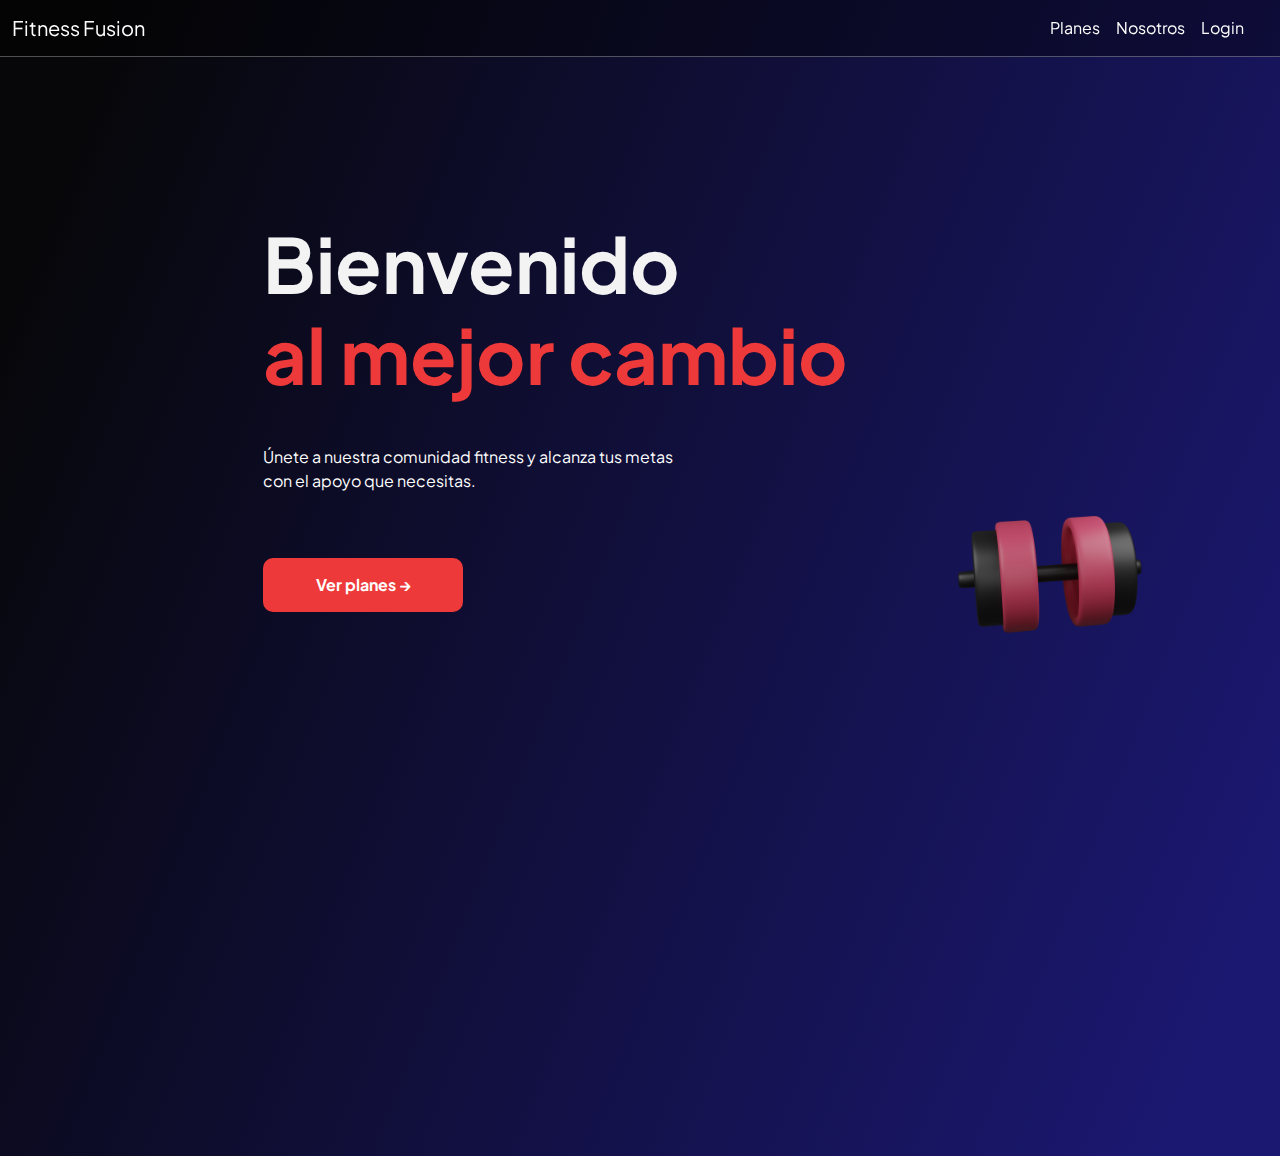
==== index.html @ c231a1d9 "agrego landing" ====
<!DOCTYPE html>
<html lang="en">

<head>
  <meta charset="UTF-8">
  <meta name="viewport" content="width=device-width, initial-scale=1.0">
  <!-- Link de boostrap -->
  <link href="https://cdn.jsdelivr.net/npm/bootstrap@5.3.3/dist/css/bootstrap.min.css" rel="stylesheet"
    integrity="sha384-QWTKZyjpPEjISv5WaRU9OFeRpok6YctnYmDr5pNlyT2bRjXh0JMhjY6hW+ALEwIH" crossorigin="anonymous">
  <link rel="stylesheet" href="./css/styles.css">
  <title> GIMNASIO - Entrená tu cuerpo </title>
</head>

<body>

  <nav class="navbar bg-body-tertiary fixed-top navbar-expand-lg">
    <div class="container-fluid">
      <a class="navbar-brand" href="#">Fitness Fusion</a>
      <button class="navbar-toggler" type="button" data-bs-toggle="offcanvas" data-bs-target="#offcanvasNavbar"
        aria-controls="offcanvasNavbar" aria-label="Toggle navigation">
        <span class="navbar-toggler-icon"></span>
      </button>
      <div class="offcanvas offcanvas-end" tabindex="-1" id="offcanvasNavbar" aria-labelledby="offcanvasNavbarLabel">
        <div class="offcanvas-header">
          <h5 class="offcanvas-title" id="offcanvasNavbarLabel">Mi gym</h5>
          <button type="button" class="btn-close" data-bs-dismiss="offcanvas" aria-label="Close"></button>
        </div>
        <div class="offcanvas-body">
          <ul class="navbar-nav justify-content-end flex-grow-1 pe-3">
            <li class="nav-item">
              <a class="nav-link active" aria-current="page" href="#">Planes</a>
            </li>
            <li class="nav-item">
              <a class="nav-link" href="#">Nosotros</a>
            </li>
            <li class="nav-item">
              <a class="nav-link" href="#">Login</a>
            </li>
            <!--  <li class="nav-item dropdown">
                  <a class="nav-link dropdown-toggle" href="#" role="button" data-bs-toggle="dropdown" aria-expanded="false">
                    Dropdown
                  </a>
                  <ul class="dropdown-menu">
                    <li><a class="dropdown-item" href="#">Action</a></li>
                    <li><a class="dropdown-item" href="#">Another action</a></li>
                    <li>
                      <hr class="dropdown-divider">
                    </li>
                    <li><a class="dropdown-item" href="#">Something else here</a></li> -->
          </ul>
          </li>
          </ul>

        </div>
      </div>
    </div>
  </nav>

  <main>
    <div class="container1">
      <section class="section1-landing">
        <div class="text-container">
          <h1 class="main-title">
            Bienvenido
            <br>
            <span class="redText">
              al mejor cambio
            </span>
          </h1>
          <p class="main-text">
            Únete a nuestra comunidad fitness y alcanza tus metas
            <br>  con el apoyo que necesitas.
          </p>
          <button class="main-btn planes-btn"> Ver planes → </button>
        </div>
      </section>
  
      <aside class="image-container">
        <img class="imagen-landing" src="./assets/images/Dumbell.png" alt="Esta es la imagen de una pesa">
      </aside>
    </div>
  </main>

  <!-- Source de Boostrap -->
  <script src="https://cdn.jsdelivr.net/npm/bootstrap@5.3.3/dist/js/bootstrap.bundle.min.js"
    integrity="sha384-YvpcrYf0tY3lHB60NNkmXc5s9fDVZLESaAA55NDzOxhy9GkcIdslK1eN7N6jIeHz" crossorigin="anonymous">
  </script>
</body>

</html>
---- css/styles.css ----
/* IMPORTANDO FUENTE JAKARTA */
@import url('https://fonts.googleapis.com/css2?family=Plus+Jakarta+Sans:ital,wght@0,400;0,500;0,600;0,700;0,800;1,300;1,400;1,500;1,600;1,700;1,800&display=swap');
/*   font-family: 'Plus Jakarta Sans', sans-serif; */





/* Creo un root para facilitar la disposicion y paleta de colores */
:root{
     --mainRed:  rgb(237, 57, 57);

}

body {
    background-image: linear-gradient(111.4deg, rgba(7, 7, 9, 1) 6.5%, rgba(27, 24, 113, 1) 93.2%);
    font-family: 'Plus Jakarta Sans', sans-serif;
    color: white;
  }
  
main {
  font-size: 16px;
}
@media (max-width: 768px) {
    .main-title {
      font-size: 24px;
    }
  }

/* Color del navbar */
.bg-body-tertiary {
  --bs-bg-opacity: 0;
  background-color: rgba(var(--bs-tertiary-bg-rgb), var(--bs-bg-opacity)) !important;
}

/* Color de los enlaces del navbar */
a {
  color: white !important;
  text-decoration: underline;
}

.navbar {
  border-bottom: 0.5px solid rgba(255, 255, 255, 0.299);
  background-color: #00000060 !important;
  display: flex;
}

.container1 {
  display: flex;
  align-items: center; /* Centra verticalmente los elementos */
  justify-content: space-between; /* Espacio entre los elementos */
  padding: 10%;
}

.section1-landing {
  flex: 1; /* Ocupa el espacio disponible */
}

.text-container {
  padding-right: 20px; /* Espaciado derecho para separar del texto */
}

.image-container {
  flex: 0 0 20%; /* Ancho fijo para la imagen */
}

.imagen-landing {
  width: 100%;
  height: auto;
}

.main-title {
  font-size: 32px;
  color: #fff;
  margin-bottom: 10px;
}

.main-text {
  font-size: 18px;
  color: #ccc;
  margin-bottom: 20px;
}
/* boton para ver más planes */
/* Animation property */
.planes-btn {
    animation: wiggle 2s linear infinite;
  }
  
  /* Keyframes */
  @keyframes wiggle {
    0%, 7% {
      transform: rotateZ(0);
    }
    15% {
      transform: rotateZ(-15deg);
    }
    20% {
      transform: rotateZ(10deg);
    }
    25% {
      transform: rotateZ(-10deg);
    }
    30% {
      transform: rotateZ(6deg);
    }
    35% {
      transform: rotateZ(-4deg);
    }
    40%, 100% {
      transform: rotateZ(0);
    }
  }
  
 
  

.main-btn {
  padding: 10px 20px;
  background-color: var(--mainRed) !important;
  color: white;
  border: none;
  border-radius: 5px;
  font-size: 16px;
  cursor: pointer;
}



/* Estilos adicionales que ya tenías */
.navbar-toggler {
  padding: var(--bs-navbar-toggler-padding-y) var(--bs-navbar-toggler-padding-x);
  font-size: var(--bs-navbar-toggler-font-size);
  line-height: 1;
  color: white !important;
  background-color: rgb(255, 255, 255);
  border: var(--bs-border-width) solid var(--bs-navbar-toggler-border-color);
  border-radius: var(--bs-navbar-toggler-border-radius);
  transition: var(--bs-navbar-toggler-transition);
}






/* Landing section------------------- */
.section1-landing{
    margin-left: 15vh;
    margin-top: 10vh;
    height: 90vh;
    }
  
  .main-title{
  font-weight: 700;
  font-family:'Plus Jakarta Sans', sans-serif;
  font-size: 76px;
  color: #f3f3f3;
  
  
  }
  
  .main-text{
    color:var(--Grey2);
    font-size: 1rem;
    margin-top: 5vh;
  
  }
  
  
  .main-btn{
  background-color: var(--Blue2);
  border-radius: 10px;
  margin-top:5vh;
  color: var(--White);
  width: 200px;
  height: 6vh;
  font-family:'Plus Jakarta Sans', sans-serif;
  font-weight: bold;
  padding: 10px;
  font-size: 1rem;
  border: #4475F2;
  
  }
  /* ---Wave svg */
  /* .wave-svg{
    width: 100%;
    margin-top: 0;
    margin-bottom: 5vh;
  } */

.redText{
    /* color: rgb(255, 109, 90); */
    color: rgb(237, 57, 57);
}
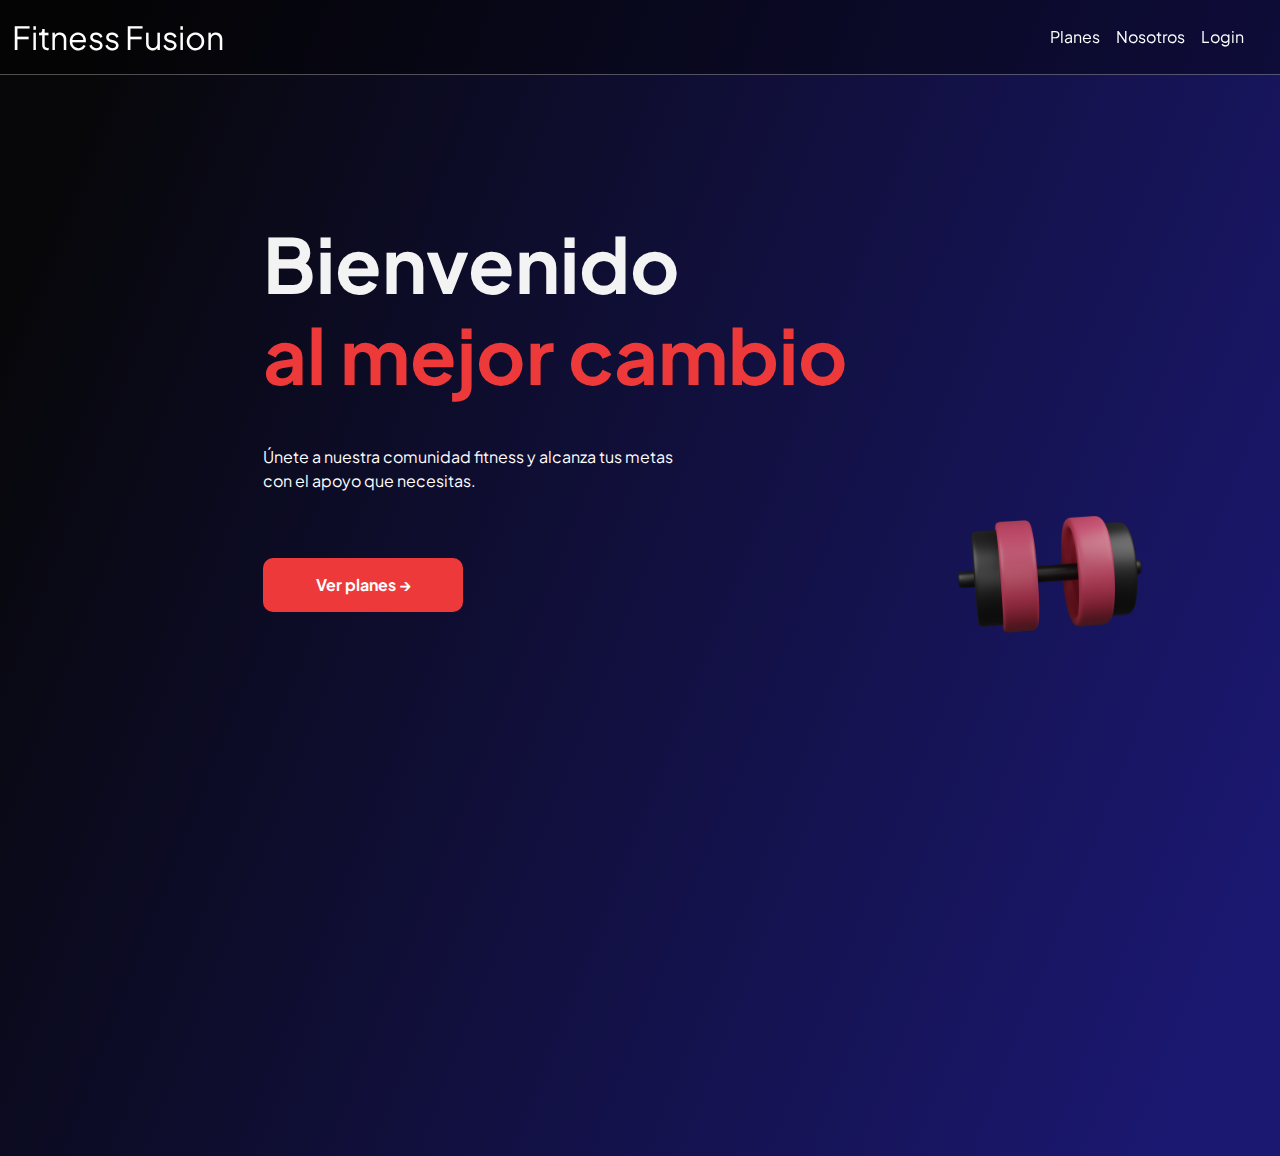
==== commit e40813be: "corrijo el offcanvas, planes, nav" ====
--- a/index.html
+++ b/index.html
@@ -4,11 +4,17 @@
 <head>
   <meta charset="UTF-8">
   <meta name="viewport" content="width=device-width, initial-scale=1.0">
+
+  <link rel="shortcut icon" href="./assets/favicon/favicon_io (4)/favicon-16x16.png" type="image/x-icon">
   <!-- Link de boostrap -->
   <link href="https://cdn.jsdelivr.net/npm/bootstrap@5.3.3/dist/css/bootstrap.min.css" rel="stylesheet"
     integrity="sha384-QWTKZyjpPEjISv5WaRU9OFeRpok6YctnYmDr5pNlyT2bRjXh0JMhjY6hW+ALEwIH" crossorigin="anonymous">
+    <!-- LInk icon -->
+    <link rel="stylesheet" href="https://cdnjs.cloudflare.com/ajax/libs/font-awesome/6.4.2/css/all.min.css" integrity="sha512-z3gLpd7yknf1YoNbCzqRKc4qyor8gaKU1qmn+CShxbuBusANI9QpRohGBreCFkKxLhei6S9CQXFEbbKuqLg0DA==" crossorigin="anonymous" referrerpolicy="no-referrer" />
+  
+
   <link rel="stylesheet" href="./css/styles.css">
-  <title> GIMNASIO - Entrená tu cuerpo </title>
+  <title> Fitness Fusion </title>
 </head>
 
 <body>
@@ -22,19 +28,19 @@
       </button>
       <div class="offcanvas offcanvas-end" tabindex="-1" id="offcanvasNavbar" aria-labelledby="offcanvasNavbarLabel">
         <div class="offcanvas-header">
-          <h5 class="offcanvas-title" id="offcanvasNavbarLabel">Mi gym</h5>
+          <h5 class="offcanvas-title" id="offcanvasNavbarLabel"><i class="fa-solid fa-circle-user"></i>  Mi gym</h5>
           <button type="button" class="btn-close" data-bs-dismiss="offcanvas" aria-label="Close"></button>
         </div>
         <div class="offcanvas-body">
           <ul class="navbar-nav justify-content-end flex-grow-1 pe-3">
             <li class="nav-item">
-              <a class="nav-link active" aria-current="page" href="#">Planes</a>
+              <a class="nav-link active" aria-current="page" href="./pages/planes.html">Planes</a>
             </li>
             <li class="nav-item">
-              <a class="nav-link" href="#">Nosotros</a>
+              <a class="nav-link" href="./pages/nosotros.html">Nosotros</a>
             </li>
             <li class="nav-item">
-              <a class="nav-link" href="#">Login</a>
+              <a class="nav-link" href="./pages/login.html">Login</a>
             </li>
             <!--  <li class="nav-item dropdown">
                   <a class="nav-link dropdown-toggle" href="#" role="button" data-bs-toggle="dropdown" aria-expanded="false">
@@ -71,12 +77,12 @@
             Únete a nuestra comunidad fitness y alcanza tus metas
             <br>  con el apoyo que necesitas.
           </p>
-          <button class="main-btn planes-btn"> Ver planes → </button>
+          <button  class="main-btn planes-btn"> <a href=".//pages/planes.html">Ver planes →  </a> </button>
         </div>
       </section>
   
       <aside class="image-container">
-        <img class="imagen-landing" src="./assets/images/Dumbell.png" alt="Esta es la imagen de una pesa">
+        <img class="imagen-landing" src="./assets/images/pesa.png" alt="Esta es la imagen de una pesa">
       </aside>
     </div>
   </main>
--- a/css/styles.css
+++ b/css/styles.css
@@ -36,13 +36,15 @@
 /* Color de los enlaces del navbar */
 a {
   color: white !important;
-  text-decoration: underline;
+  text-decoration: none;
+
 }
 
 .navbar {
   border-bottom: 0.5px solid rgba(255, 255, 255, 0.299);
   background-color: #00000060 !important;
   display: flex;
+  --bs-navbar-brand-font-size: 2rem;
 }
 
 .container1 {
@@ -197,3 +199,30 @@
 
 
 
+/* nav off canvas */
+.nav-link active{
+  color:black
+}
+
+
+/* De acá hereda la mayoría de los estilos */
+
+
+
+
+.offcanvas, .offcanvas-lg, .offcanvas-md, .offcanvas-sm, .offcanvas-xl, .offcanvas-xxl {
+  --bs-offcanvas-zindex: 1045;
+  --bs-offcanvas-width: 400px;
+  --bs-offcanvas-height: 30vh;
+  --bs-offcanvas-padding-x: 1rem;
+  --bs-offcanvas-padding-y: 1rem;
+  --bs-offcanvas-color: var(--bs-body-color);
+  --bs-offcanvas-bg:rgb(237, 57, 57)  !important;
+ 
+  --bs-offcanvas-border-width: var(--bs-border-width);
+  --bs-offcanvas-border-color: var(--bs-border-color-translucent);
+  --bs-offcanvas-box-shadow: var(--bs-box-shadow-sm);
+  --bs-offcanvas-transition: transform 0.3s ease-in-out;
+  --bs-offcanvas-title-line-height: 1.5;
+}
+
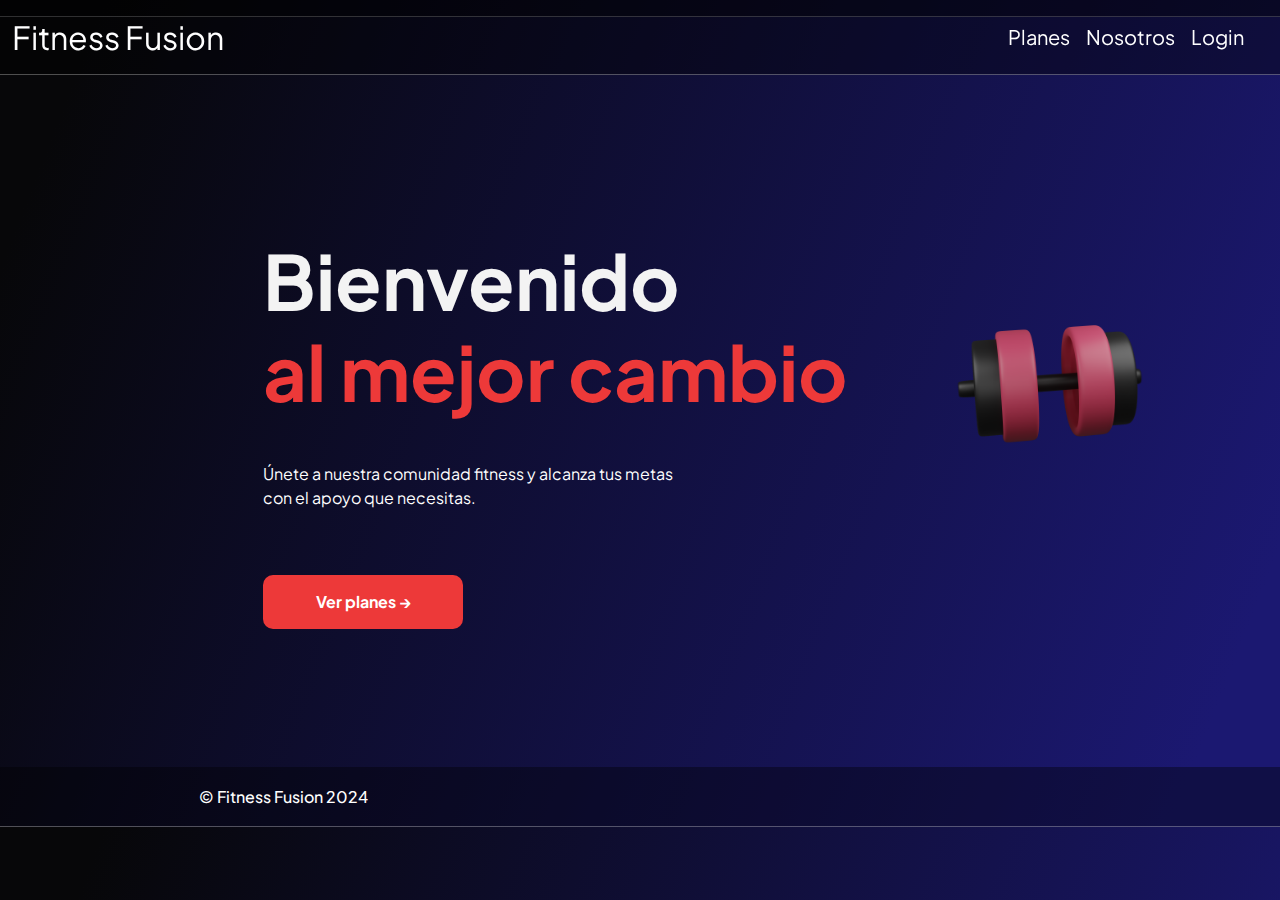
==== commit f00a2830: "Add files via upload" ====
--- a/index.html
+++ b/index.html
@@ -1,96 +1,109 @@
-<!DOCTYPE html>
-<html lang="en">
-
-<head>
-  <meta charset="UTF-8">
-  <meta name="viewport" content="width=device-width, initial-scale=1.0">
-
-  <link rel="shortcut icon" href="./assets/favicon/favicon_io (4)/favicon-16x16.png" type="image/x-icon">
-  <!-- Link de boostrap -->
-  <link href="https://cdn.jsdelivr.net/npm/bootstrap@5.3.3/dist/css/bootstrap.min.css" rel="stylesheet"
-    integrity="sha384-QWTKZyjpPEjISv5WaRU9OFeRpok6YctnYmDr5pNlyT2bRjXh0JMhjY6hW+ALEwIH" crossorigin="anonymous">
-    <!-- LInk icon -->
-    <link rel="stylesheet" href="https://cdnjs.cloudflare.com/ajax/libs/font-awesome/6.4.2/css/all.min.css" integrity="sha512-z3gLpd7yknf1YoNbCzqRKc4qyor8gaKU1qmn+CShxbuBusANI9QpRohGBreCFkKxLhei6S9CQXFEbbKuqLg0DA==" crossorigin="anonymous" referrerpolicy="no-referrer" />
-  
-
-  <link rel="stylesheet" href="./css/styles.css">
-  <title> Fitness Fusion </title>
-</head>
-
-<body>
-
-  <nav class="navbar bg-body-tertiary fixed-top navbar-expand-lg">
-    <div class="container-fluid">
-      <a class="navbar-brand" href="#">Fitness Fusion</a>
-      <button class="navbar-toggler" type="button" data-bs-toggle="offcanvas" data-bs-target="#offcanvasNavbar"
-        aria-controls="offcanvasNavbar" aria-label="Toggle navigation">
-        <span class="navbar-toggler-icon"></span>
-      </button>
-      <div class="offcanvas offcanvas-end" tabindex="-1" id="offcanvasNavbar" aria-labelledby="offcanvasNavbarLabel">
-        <div class="offcanvas-header">
-          <h5 class="offcanvas-title" id="offcanvasNavbarLabel"><i class="fa-solid fa-circle-user"></i>  Mi gym</h5>
-          <button type="button" class="btn-close" data-bs-dismiss="offcanvas" aria-label="Close"></button>
-        </div>
-        <div class="offcanvas-body">
-          <ul class="navbar-nav justify-content-end flex-grow-1 pe-3">
-            <li class="nav-item">
-              <a class="nav-link active" aria-current="page" href="./pages/planes.html">Planes</a>
-            </li>
-            <li class="nav-item">
-              <a class="nav-link" href="./pages/nosotros.html">Nosotros</a>
-            </li>
-            <li class="nav-item">
-              <a class="nav-link" href="./pages/login.html">Login</a>
-            </li>
-            <!--  <li class="nav-item dropdown">
-                  <a class="nav-link dropdown-toggle" href="#" role="button" data-bs-toggle="dropdown" aria-expanded="false">
-                    Dropdown
-                  </a>
-                  <ul class="dropdown-menu">
-                    <li><a class="dropdown-item" href="#">Action</a></li>
-                    <li><a class="dropdown-item" href="#">Another action</a></li>
-                    <li>
-                      <hr class="dropdown-divider">
-                    </li>
-                    <li><a class="dropdown-item" href="#">Something else here</a></li> -->
-          </ul>
-          </li>
-          </ul>
-
-        </div>
-      </div>
-    </div>
-  </nav>
-
-  <main>
-    <div class="container1">
-      <section class="section1-landing">
-        <div class="text-container">
-          <h1 class="main-title">
-            Bienvenido
-            <br>
-            <span class="redText">
-              al mejor cambio
-            </span>
-          </h1>
-          <p class="main-text">
-            Únete a nuestra comunidad fitness y alcanza tus metas
-            <br>  con el apoyo que necesitas.
-          </p>
-          <button  class="main-btn planes-btn"> <a href=".//pages/planes.html">Ver planes →  </a> </button>
-        </div>
-      </section>
-  
-      <aside class="image-container">
-        <img class="imagen-landing" src="./assets/images/pesa.png" alt="Esta es la imagen de una pesa">
-      </aside>
-    </div>
-  </main>
-
-  <!-- Source de Boostrap -->
-  <script src="https://cdn.jsdelivr.net/npm/bootstrap@5.3.3/dist/js/bootstrap.bundle.min.js"
-    integrity="sha384-YvpcrYf0tY3lHB60NNkmXc5s9fDVZLESaAA55NDzOxhy9GkcIdslK1eN7N6jIeHz" crossorigin="anonymous">
-  </script>
-</body>
-
+<!DOCTYPE html>
+<html lang="en">
+
+<head>
+  <meta charset="UTF-8">
+  <meta name="viewport" content="width=device-width, initial-scale=1.0">
+
+  <link rel="shortcut icon" href="./assets/favicon/favicon_io (4)/favicon-16x16.png" type="image/x-icon">
+  <!-- Link de boostrap -->
+  <link href="https://cdn.jsdelivr.net/npm/bootstrap@5.3.3/dist/css/bootstrap.min.css" rel="stylesheet"
+    integrity="sha384-QWTKZyjpPEjISv5WaRU9OFeRpok6YctnYmDr5pNlyT2bRjXh0JMhjY6hW+ALEwIH" crossorigin="anonymous">
+  <!-- LInk icon -->
+  <link rel="stylesheet" href="https://cdnjs.cloudflare.com/ajax/libs/font-awesome/6.4.2/css/all.min.css"
+    integrity="sha512-z3gLpd7yknf1YoNbCzqRKc4qyor8gaKU1qmn+CShxbuBusANI9QpRohGBreCFkKxLhei6S9CQXFEbbKuqLg0DA=="
+    crossorigin="anonymous" referrerpolicy="no-referrer" />
+
+
+  <link rel="stylesheet" href="./css/styles.css">
+  <title> Fitness Fusion </title>
+</head>
+
+<body>
+  <header class="navbar">
+
+    <nav class="navbar bg-body-tertiary fixed-top navbar-expand-lg">
+      <div class="container-fluid">
+        <a class="navbar-brand" href="#">Fitness Fusion</a>
+        <button class="navbar-toggler" type="button" data-bs-toggle="offcanvas" data-bs-target="#offcanvasNavbar"
+          aria-controls="offcanvasNavbar" aria-label="Toggle navigation">
+          <span class="navbar-toggler-icon"></span>
+        </button>
+        <div class="offcanvas offcanvas-end" tabindex="-1" id="offcanvasNavbar" aria-labelledby="offcanvasNavbarLabel">
+          <div class="offcanvas-header">
+            <h5 class="offcanvas-title" id="offcanvasNavbarLabel"><i class="fa-solid fa-circle-user"></i> Mi gym</h5>
+            <button type="button" class="btn-close" data-bs-dismiss="offcanvas" aria-label="Close"></button>
+          </div>
+          <div class="offcanvas-body">
+            <ul class="navbar-nav justify-content-end flex-grow-1 pe-3">
+              <li class="nav-item">
+                <a class="nav-link active" aria-current="page" href="./pages/planes.html">Planes</a>
+              </li>
+              <li class="nav-item">
+                <a class="nav-link" href="./pages/nosotros.html">Nosotros</a>
+              </li>
+              <li class="nav-item">
+                <a class="nav-link" href="./pages/login.html">Login</a>
+              </li>
+              <!--  <li class="nav-item dropdown">
+                  <a class="nav-link dropdown-toggle" href="#" role="button" data-bs-toggle="dropdown" aria-expanded="false">
+                    Dropdown
+                  </a>
+                  <ul class="dropdown-menu">
+                    <li><a class="dropdown-item" href="#">Action</a></li>
+                    <li><a class="dropdown-item" href="#">Another action</a></li>
+                    <li>
+                      <hr class="dropdown-divider">
+                    </li>
+                    <li><a class="dropdown-item" href="#">Something else here</a></li> -->
+            </ul>
+            </li>
+            </ul>
+
+          </div>
+        </div>
+      </div>
+    </nav>
+  </header>
+
+  <main>
+    <div class="container1">
+      <section class="section1-landing">
+        <div class="text-container">
+          <h1 class="main-title">
+            Bienvenido
+            <br>
+            <span class="redText">
+              al mejor cambio
+            </span>
+          </h1>
+          <p class="main-text">
+            Únete a nuestra comunidad fitness y alcanza tus metas
+            <br> con el apoyo que necesitas.
+          </p>
+          <button class="main-btn planes-btn"> <a href=".//pages/planes.html">Ver planes → </a> </button>
+        </div>
+      </section>
+
+      <aside class="image-container">
+        <img class="imagen-landing" src="./assets/images/pesa.png" alt="Esta es la imagen de una pesa">
+      </aside>
+    </div>
+  </main>
+
+  <!-- Source de Boostrap -->
+  <script src="https://cdn.jsdelivr.net/npm/bootstrap@5.3.3/dist/js/bootstrap.bundle.min.js"
+    integrity="sha384-YvpcrYf0tY3lHB60NNkmXc5s9fDVZLESaAA55NDzOxhy9GkcIdslK1eN7N6jIeHz" crossorigin="anonymous">
+    </script>
+
+  <footer>
+    <div class="footer-conteiner">
+      <h6>© Fitness Fusion 2024 </h6>
+      <a href="https://www.instagram.com/" target="_blank" <i class="fa-brands fa-instagram fa-2xl"></i></a>
+      <a href="https://www.facebook.com/" target="_blank" <i class="fa-brands fa-facebook fa-2xl"></i></a>
+
+    </div>
+  </footer>
+</body>
+
 </html>--- a/css/styles.css
+++ b/css/styles.css
@@ -1,228 +1,363 @@
-/* IMPORTANDO FUENTE JAKARTA */
-@import url('https://fonts.googleapis.com/css2?family=Plus+Jakarta+Sans:ital,wght@0,400;0,500;0,600;0,700;0,800;1,300;1,400;1,500;1,600;1,700;1,800&display=swap');
-/*   font-family: 'Plus Jakarta Sans', sans-serif; */
-
-
-
-
-
-/* Creo un root para facilitar la disposicion y paleta de colores */
-:root{
-     --mainRed:  rgb(237, 57, 57);
-
-}
-
-body {
-    background-image: linear-gradient(111.4deg, rgba(7, 7, 9, 1) 6.5%, rgba(27, 24, 113, 1) 93.2%);
-    font-family: 'Plus Jakarta Sans', sans-serif;
-    color: white;
-  }
-  
-main {
-  font-size: 16px;
-}
-@media (max-width: 768px) {
-    .main-title {
-      font-size: 24px;
-    }
-  }
-
-/* Color del navbar */
-.bg-body-tertiary {
-  --bs-bg-opacity: 0;
-  background-color: rgba(var(--bs-tertiary-bg-rgb), var(--bs-bg-opacity)) !important;
-}
-
-/* Color de los enlaces del navbar */
-a {
-  color: white !important;
-  text-decoration: none;
-
-}
-
-.navbar {
-  border-bottom: 0.5px solid rgba(255, 255, 255, 0.299);
-  background-color: #00000060 !important;
-  display: flex;
-  --bs-navbar-brand-font-size: 2rem;
-}
-
-.container1 {
-  display: flex;
-  align-items: center; /* Centra verticalmente los elementos */
-  justify-content: space-between; /* Espacio entre los elementos */
-  padding: 10%;
-}
-
-.section1-landing {
-  flex: 1; /* Ocupa el espacio disponible */
-}
-
-.text-container {
-  padding-right: 20px; /* Espaciado derecho para separar del texto */
-}
-
-.image-container {
-  flex: 0 0 20%; /* Ancho fijo para la imagen */
-}
-
-.imagen-landing {
-  width: 100%;
-  height: auto;
-}
-
-.main-title {
-  font-size: 32px;
-  color: #fff;
-  margin-bottom: 10px;
-}
-
-.main-text {
-  font-size: 18px;
-  color: #ccc;
-  margin-bottom: 20px;
-}
-/* boton para ver más planes */
-/* Animation property */
-.planes-btn {
-    animation: wiggle 2s linear infinite;
-  }
-  
-  /* Keyframes */
-  @keyframes wiggle {
-    0%, 7% {
-      transform: rotateZ(0);
-    }
-    15% {
-      transform: rotateZ(-15deg);
-    }
-    20% {
-      transform: rotateZ(10deg);
-    }
-    25% {
-      transform: rotateZ(-10deg);
-    }
-    30% {
-      transform: rotateZ(6deg);
-    }
-    35% {
-      transform: rotateZ(-4deg);
-    }
-    40%, 100% {
-      transform: rotateZ(0);
-    }
-  }
-  
- 
-  
-
-.main-btn {
-  padding: 10px 20px;
-  background-color: var(--mainRed) !important;
-  color: white;
-  border: none;
-  border-radius: 5px;
-  font-size: 16px;
-  cursor: pointer;
-}
-
-
-
-/* Estilos adicionales que ya tenías */
-.navbar-toggler {
-  padding: var(--bs-navbar-toggler-padding-y) var(--bs-navbar-toggler-padding-x);
-  font-size: var(--bs-navbar-toggler-font-size);
-  line-height: 1;
-  color: white !important;
-  background-color: rgb(255, 255, 255);
-  border: var(--bs-border-width) solid var(--bs-navbar-toggler-border-color);
-  border-radius: var(--bs-navbar-toggler-border-radius);
-  transition: var(--bs-navbar-toggler-transition);
-}
-
-
-
-
-
-
-/* Landing section------------------- */
-.section1-landing{
-    margin-left: 15vh;
-    margin-top: 10vh;
-    height: 90vh;
-    }
-  
-  .main-title{
-  font-weight: 700;
-  font-family:'Plus Jakarta Sans', sans-serif;
-  font-size: 76px;
-  color: #f3f3f3;
-  
-  
-  }
-  
-  .main-text{
-    color:var(--Grey2);
-    font-size: 1rem;
-    margin-top: 5vh;
-  
-  }
-  
-  
-  .main-btn{
-  background-color: var(--Blue2);
-  border-radius: 10px;
-  margin-top:5vh;
-  color: var(--White);
-  width: 200px;
-  height: 6vh;
-  font-family:'Plus Jakarta Sans', sans-serif;
-  font-weight: bold;
-  padding: 10px;
-  font-size: 1rem;
-  border: #4475F2;
-  
-  }
-  /* ---Wave svg */
-  /* .wave-svg{
-    width: 100%;
-    margin-top: 0;
-    margin-bottom: 5vh;
-  } */
-
-.redText{
-    /* color: rgb(255, 109, 90); */
-    color: rgb(237, 57, 57);
-}
-
-
-
-
-
-/* nav off canvas */
-.nav-link active{
-  color:black
-}
-
-
-/* De acá hereda la mayoría de los estilos */
-
-
-
-
-.offcanvas, .offcanvas-lg, .offcanvas-md, .offcanvas-sm, .offcanvas-xl, .offcanvas-xxl {
-  --bs-offcanvas-zindex: 1045;
-  --bs-offcanvas-width: 400px;
-  --bs-offcanvas-height: 30vh;
-  --bs-offcanvas-padding-x: 1rem;
-  --bs-offcanvas-padding-y: 1rem;
-  --bs-offcanvas-color: var(--bs-body-color);
-  --bs-offcanvas-bg:rgb(237, 57, 57)  !important;
- 
-  --bs-offcanvas-border-width: var(--bs-border-width);
-  --bs-offcanvas-border-color: var(--bs-border-color-translucent);
-  --bs-offcanvas-box-shadow: var(--bs-box-shadow-sm);
-  --bs-offcanvas-transition: transform 0.3s ease-in-out;
-  --bs-offcanvas-title-line-height: 1.5;
-}
-
+/* IMPORTANDO FUENTE JAKARTA */
+@import url('https://fonts.googleapis.com/css2?family=Plus+Jakarta+Sans:ital,wght@0,400;0,500;0,600;0,700;0,800;1,300;1,400;1,500;1,600;1,700;1,800&display=swap');
+/*   font-family: 'Plus Jakarta Sans', sans-serif; */
+
+/* Creo un root para facilitar la disposicion y paleta de colores */
+:root{
+     --mainRed:  rgb(237, 57, 57);
+
+}
+
+body {
+    background-image: linear-gradient(111.4deg, rgba(7, 7, 9, 1) 6.5%, rgba(27, 24, 113, 1) 93.2%);
+    font-family: 'Plus Jakarta Sans', sans-serif;
+    color: white;
+  }
+  
+main {
+  font-size: 16px;
+}
+@media (max-width: 768px) {
+    .main-title {
+      font-size: 24px;
+    }
+  }
+
+/* Color del navbar */
+.bg-body-tertiary {
+  --bs-bg-opacity: 0;
+  background-color: rgba(var(--bs-tertiary-bg-rgb), var(--bs-bg-opacity)) !important;
+}
+
+/* Color de los enlaces del navbar */
+a {
+  color: white !important;
+  text-decoration: none;
+
+}
+
+.navbar {
+  border-bottom: 0.5px solid rgba(255, 255, 255, 0.299);
+  background-color: #00000060 !important;
+  display: flex;
+  --bs-navbar-brand-font-size: 2rem;
+}
+
+.container1 {
+  display: flex;
+  align-items: center; /* Centra verticalmente los elementos */
+  justify-content: space-between; /* Espacio entre los elementos */
+  padding: 10%;
+}
+
+.section1-landing {
+  flex: 1; /* Ocupa el espacio disponible */
+}
+
+.text-container {
+  padding-right: 20px; /* Espaciado derecho para separar del texto */
+}
+
+.image-container {
+  flex: 0 0 20%; /* Ancho fijo para la imagen */
+}
+
+.imagen-landing {
+  width: 100%;
+  height: auto;
+}
+
+.main-title {
+  font-size: 32px;
+  color: #fff;
+  margin-bottom: 10px;
+}
+
+.main-text {
+  font-size: 18px;
+  color: #ccc;
+  margin-bottom: 20px;
+}
+/* boton para ver más planes */
+/* Animation property */
+.planes-btn {
+    animation: wiggle 2s linear infinite;
+  }
+  
+  /* Keyframes */
+  @keyframes wiggle {
+    0%, 7% {
+      transform: rotateZ(0);
+    }
+    15% {
+      transform: rotateZ(-15deg);
+    }
+    20% {
+      transform: rotateZ(10deg);
+    }
+    25% {
+      transform: rotateZ(-10deg);
+    }
+    30% {
+      transform: rotateZ(6deg);
+    }
+    35% {
+      transform: rotateZ(-4deg);
+    }
+    40%, 100% {
+      transform: rotateZ(0);
+    }
+  }
+  
+.main-btn {
+  padding: 10px 20px;
+  background-color: var(--mainRed) !important;
+  color: white;
+  border: none;
+  border-radius: 5px;
+  font-size: 16px;
+  cursor: pointer;
+}
+
+/* Estilos adicionales que ya tenías */
+.navbar-toggler {
+  padding: var(--bs-navbar-toggler-padding-y) var(--bs-navbar-toggler-padding-x);
+  font-size: var(--bs-navbar-toggler-font-size);
+  line-height: 1;
+  color: white !important;
+  background-color: rgb(255, 255, 255);
+  border: var(--bs-border-width) solid var(--bs-navbar-toggler-border-color);
+  border-radius: var(--bs-navbar-toggler-border-radius);
+  transition: var(--bs-navbar-toggler-transition);
+}
+
+/* Landing section------------------- */
+.section1-landing{
+    margin-left: 15vh;
+    margin-top: 10vh;
+    /* height: 90vh; */
+    }
+  
+  .main-title{
+  font-weight: 700;
+  font-family:'Plus Jakarta Sans', sans-serif;
+  font-size: 76px;
+  color: #f3f3f3;
+  
+  }
+  
+  .main-text{
+    color:var(--Grey2);
+    font-size: 1rem;
+    margin-top: 5vh;
+  
+  }
+  
+  .main-btn{
+  background-color: var(--Blue2);
+  border-radius: 10px;
+  margin-top:5vh;
+  color: var(--White);
+  width: 200px;
+  height: 6vh;
+  font-family:'Plus Jakarta Sans', sans-serif;
+  font-weight: bold;
+  padding: 10px;
+  font-size: 1rem;
+  border: #4475F2;
+  
+  }
+  /* ---Wave svg */
+  /* .wave-svg{
+    width: 100%;
+    margin-top: 0;
+    margin-bottom: 5vh;
+  } */
+
+.redText{
+    /* color: rgb(255, 109, 90); */
+    color: rgb(237, 57, 57);
+}
+
+/* nav off canvas */
+.nav-link{
+  color:black;
+  font-size: 1.25rem;
+
+}
+
+
+/* De acá hereda la mayoría de los estilos */
+
+.offcanvas, .offcanvas-lg, .offcanvas-md, .offcanvas-sm, .offcanvas-xl, .offcanvas-xxl {
+  --bs-offcanvas-zindex: 1045;
+  --bs-offcanvas-width: 400px;
+  --bs-offcanvas-height: 30vh;
+  --bs-offcanvas-padding-x: 1rem;
+  --bs-offcanvas-padding-y: 1rem;
+  --bs-offcanvas-color: var(--bs-body-color);
+  --bs-offcanvas-bg:rgb(237, 57, 57)  !important;
+ 
+  --bs-offcanvas-border-width: var(--bs-border-width);
+  --bs-offcanvas-border-color: var(--bs-border-color-translucent);
+  --bs-offcanvas-box-shadow: var(--bs-box-shadow-sm);
+  --bs-offcanvas-transition: transform 0.3s ease-in-out;
+  --bs-offcanvas-title-line-height: 1.5;
+}
+
+.footer-conteiner{
+  border-bottom: 0.5px solid rgba(255, 255, 255, 0.299);
+  background-color: #00000060 !important;
+  height: 60px;
+  margin-top: 10px;
+  padding: 20px;
+  display: flex;
+  justify-content: space-around;
+
+}
+
+/* Estilos de la grilla de planes */
+.grid-container {
+  display: grid;
+  grid-template-columns: 1fr 1fr 1fr;
+  padding: 10px;
+  column-gap: 50px;        /*Espacios entre las columnas de hijos*/
+}
+
+.grid-item {
+  text-align:left;
+  padding: 10px ;
+  font-size: 2rem;
+ 
+ border: 5px solid rgb(237, 57, 57) ;
+  border-radius: 20px;
+  align-items: center;
+  background-color: rgba(255, 255, 255, 0.044);
+}
+.grid-item:hover{
+  background-color: rgba(142, 142, 142, 0.342);
+
+}
+
+.grid-item-1 {
+  grid-column: 1/4;
+  border: 5px solid var(--mainRed);
+  border-radius: 20px;
+  align-items: center;
+  padding: 10px;
+  margin-top: 15px;
+  background-color: rgba(255, 255, 255, 0.044);
+ 
+}
+.grid-item-1:hover{
+  background-color: rgba(142, 142, 142, 0.342);
+
+}
+
+.planes{
+  color:var(--Grey2);
+  font-size: 2rem;
+  text-align: center;
+}
+
+.wsp-btn {
+  position: absolute;
+  bottom: -80px; /* Ajusta la posición vertical */
+  right: 40px; /* Ajusta la posición horizontal */
+}
+
+
+/*Estilos del form*/
+
+.container-form{
+  display: flex;
+  align-items: center;
+  justify-content: center;
+  border: 5px solid var(--mainRed);
+  border-radius: 20px;
+  text-align: center;
+}
+
+.form-registro{
+  padding: 30px;
+  width: 60%;
+  background-color: #12285e;
+  border-top-right-radius: 10px;
+  border-bottom-right-radius: 10px;
+}
+
+.form-registro label{
+  display: flex;
+  flex-direction:row;
+  margin-bottom: 15px;
+  border-radius: 10px;
+  padding: 0 10px;
+  
+}
+
+.form-registro label input{
+  width: 100%;
+  border-radius: 10px;
+  background-color: #5772bcc2;
+
+}
+/* Responsive Form*/
+
+
+/* Para dispositivos móviles pequeños (teléfonos) */
+@media (max-width: 480px) {
+  .grid-container {
+    grid-template-columns: 1fr; /* Cambia a una columna */
+    padding: 5px; /* Reduce el padding */
+    column-gap: 10px; /* Reduce el espacio entre columnas */
+  }
+
+  .grid-item {
+    font-size: 1.5rem; /* Reduce el tamaño de la fuente */
+    padding: 5px; /* Reduce el padding */
+  }
+
+  .grid-item-1 {
+    grid-column: 1/2; /* Ocupa solo una columna */
+    padding: 5px; /* Reduce el padding */
+    margin-top: 10px; /* Reduce el margen superior */
+  }
+
+  .wsp-btn {
+    bottom: -60px; /* Ajusta la posición vertical */
+    right: 20px; /* Ajusta la posición horizontal */
+  }
+
+  .container-form {
+    width: 90%; /* Reduce el ancho del formulario */
+  }
+}
+
+/* Para tabletas */
+@media (min-width: 481px) and (max-width: 1024px) {
+  .grid-container {
+    grid-template-columns: repeat(2, 1fr); /* Cambia a dos columnas */
+    padding: 10px; /* Restaura el padding original */
+    column-gap: 30px; /* Reducción moderada del espacio entre columnas */
+  }
+
+  .grid-item {
+    font-size: 1.8rem; /* Reduce ligeramente el tamaño de la fuente */
+    padding: 8px; /* Ajusta el padding */
+  }
+
+  .grid-item-1 {
+    margin-top: 12px; /* Ajusta el margen superior */
+  }
+
+  .wsp-btn {
+    bottom: -70px; /* Ajusta la posición vertical */
+    right: 30px; /* Ajusta la posición horizontal */
+  }
+}
+
+/* Para pantallas de escritorio */
+@media (min-width: 1025px) {
+  /* No hay cambios, se utiliza el estilo original */
+}
+
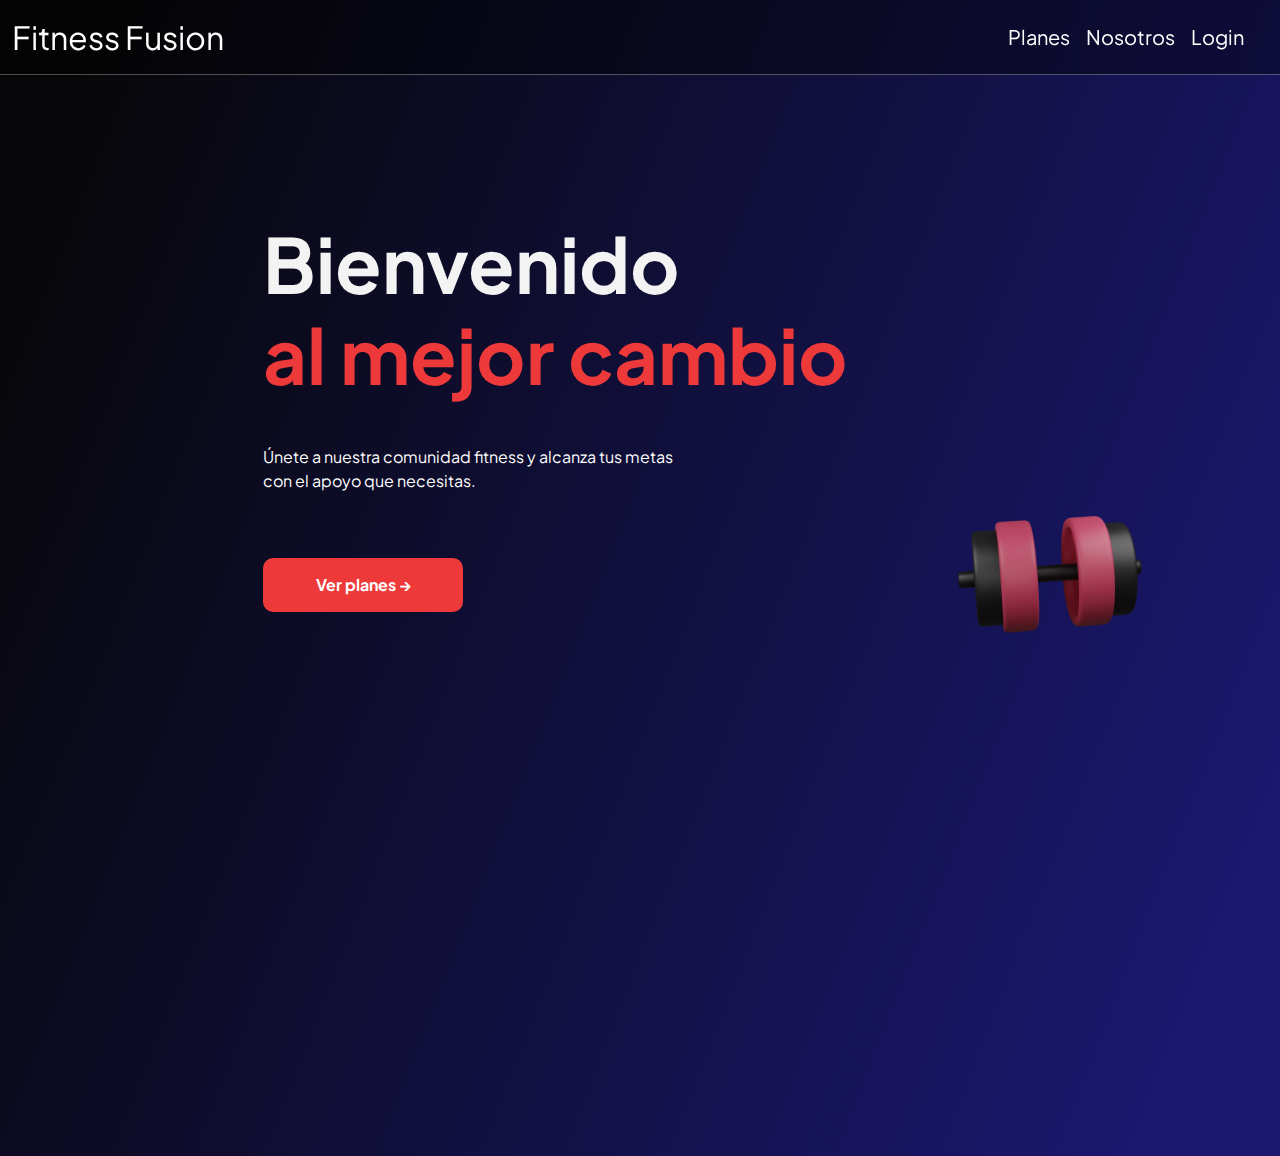
==== commit 52ce5a6d: "Merge pull request #3 from nicolas-rosencovich/main" ====
--- a/index.html
+++ b/index.html
@@ -1,109 +1,96 @@
-<!DOCTYPE html>
-<html lang="en">
-
-<head>
-  <meta charset="UTF-8">
-  <meta name="viewport" content="width=device-width, initial-scale=1.0">
-
-  <link rel="shortcut icon" href="./assets/favicon/favicon_io (4)/favicon-16x16.png" type="image/x-icon">
-  <!-- Link de boostrap -->
-  <link href="https://cdn.jsdelivr.net/npm/bootstrap@5.3.3/dist/css/bootstrap.min.css" rel="stylesheet"
-    integrity="sha384-QWTKZyjpPEjISv5WaRU9OFeRpok6YctnYmDr5pNlyT2bRjXh0JMhjY6hW+ALEwIH" crossorigin="anonymous">
-  <!-- LInk icon -->
-  <link rel="stylesheet" href="https://cdnjs.cloudflare.com/ajax/libs/font-awesome/6.4.2/css/all.min.css"
-    integrity="sha512-z3gLpd7yknf1YoNbCzqRKc4qyor8gaKU1qmn+CShxbuBusANI9QpRohGBreCFkKxLhei6S9CQXFEbbKuqLg0DA=="
-    crossorigin="anonymous" referrerpolicy="no-referrer" />
-
-
-  <link rel="stylesheet" href="./css/styles.css">
-  <title> Fitness Fusion </title>
-</head>
-
-<body>
-  <header class="navbar">
-
-    <nav class="navbar bg-body-tertiary fixed-top navbar-expand-lg">
-      <div class="container-fluid">
-        <a class="navbar-brand" href="#">Fitness Fusion</a>
-        <button class="navbar-toggler" type="button" data-bs-toggle="offcanvas" data-bs-target="#offcanvasNavbar"
-          aria-controls="offcanvasNavbar" aria-label="Toggle navigation">
-          <span class="navbar-toggler-icon"></span>
-        </button>
-        <div class="offcanvas offcanvas-end" tabindex="-1" id="offcanvasNavbar" aria-labelledby="offcanvasNavbarLabel">
-          <div class="offcanvas-header">
-            <h5 class="offcanvas-title" id="offcanvasNavbarLabel"><i class="fa-solid fa-circle-user"></i> Mi gym</h5>
-            <button type="button" class="btn-close" data-bs-dismiss="offcanvas" aria-label="Close"></button>
-          </div>
-          <div class="offcanvas-body">
-            <ul class="navbar-nav justify-content-end flex-grow-1 pe-3">
-              <li class="nav-item">
-                <a class="nav-link active" aria-current="page" href="./pages/planes.html">Planes</a>
-              </li>
-              <li class="nav-item">
-                <a class="nav-link" href="./pages/nosotros.html">Nosotros</a>
-              </li>
-              <li class="nav-item">
-                <a class="nav-link" href="./pages/login.html">Login</a>
-              </li>
-              <!--  <li class="nav-item dropdown">
-                  <a class="nav-link dropdown-toggle" href="#" role="button" data-bs-toggle="dropdown" aria-expanded="false">
-                    Dropdown
-                  </a>
-                  <ul class="dropdown-menu">
-                    <li><a class="dropdown-item" href="#">Action</a></li>
-                    <li><a class="dropdown-item" href="#">Another action</a></li>
-                    <li>
-                      <hr class="dropdown-divider">
-                    </li>
-                    <li><a class="dropdown-item" href="#">Something else here</a></li> -->
-            </ul>
-            </li>
-            </ul>
-
-          </div>
-        </div>
-      </div>
-    </nav>
-  </header>
-
-  <main>
-    <div class="container1">
-      <section class="section1-landing">
-        <div class="text-container">
-          <h1 class="main-title">
-            Bienvenido
-            <br>
-            <span class="redText">
-              al mejor cambio
-            </span>
-          </h1>
-          <p class="main-text">
-            Únete a nuestra comunidad fitness y alcanza tus metas
-            <br> con el apoyo que necesitas.
-          </p>
-          <button class="main-btn planes-btn"> <a href=".//pages/planes.html">Ver planes → </a> </button>
-        </div>
-      </section>
-
-      <aside class="image-container">
-        <img class="imagen-landing" src="./assets/images/pesa.png" alt="Esta es la imagen de una pesa">
-      </aside>
-    </div>
-  </main>
-
-  <!-- Source de Boostrap -->
-  <script src="https://cdn.jsdelivr.net/npm/bootstrap@5.3.3/dist/js/bootstrap.bundle.min.js"
-    integrity="sha384-YvpcrYf0tY3lHB60NNkmXc5s9fDVZLESaAA55NDzOxhy9GkcIdslK1eN7N6jIeHz" crossorigin="anonymous">
-    </script>
-
-  <footer>
-    <div class="footer-conteiner">
-      <h6>© Fitness Fusion 2024 </h6>
-      <a href="https://www.instagram.com/" target="_blank" <i class="fa-brands fa-instagram fa-2xl"></i></a>
-      <a href="https://www.facebook.com/" target="_blank" <i class="fa-brands fa-facebook fa-2xl"></i></a>
-
-    </div>
-  </footer>
-</body>
-
+<!DOCTYPE html>
+<html lang="en">
+
+<head>
+  <meta charset="UTF-8">
+  <meta name="viewport" content="width=device-width, initial-scale=1.0">
+
+  <link rel="shortcut icon" href="./assets/favicon/favicon_io (4)/favicon-16x16.png" type="image/x-icon">
+  <!-- Link de boostrap -->
+  <link href="https://cdn.jsdelivr.net/npm/bootstrap@5.3.3/dist/css/bootstrap.min.css" rel="stylesheet"
+    integrity="sha384-QWTKZyjpPEjISv5WaRU9OFeRpok6YctnYmDr5pNlyT2bRjXh0JMhjY6hW+ALEwIH" crossorigin="anonymous">
+    <!-- LInk icon -->
+    <link rel="stylesheet" href="https://cdnjs.cloudflare.com/ajax/libs/font-awesome/6.4.2/css/all.min.css" integrity="sha512-z3gLpd7yknf1YoNbCzqRKc4qyor8gaKU1qmn+CShxbuBusANI9QpRohGBreCFkKxLhei6S9CQXFEbbKuqLg0DA==" crossorigin="anonymous" referrerpolicy="no-referrer" />
+  
+
+  <link rel="stylesheet" href="./css/styles.css">
+  <title> Fitness Fusion </title>
+</head>
+
+<body>
+
+  <nav class="navbar bg-body-tertiary fixed-top navbar-expand-lg">
+    <div class="container-fluid">
+      <a class="navbar-brand" href="#">Fitness Fusion</a>
+      <button class="navbar-toggler" type="button" data-bs-toggle="offcanvas" data-bs-target="#offcanvasNavbar"
+        aria-controls="offcanvasNavbar" aria-label="Toggle navigation">
+        <span class="navbar-toggler-icon"></span>
+      </button>
+      <div class="offcanvas offcanvas-end" tabindex="-1" id="offcanvasNavbar" aria-labelledby="offcanvasNavbarLabel">
+        <div class="offcanvas-header">
+          <h5 class="offcanvas-title" id="offcanvasNavbarLabel"><i class="fa-solid fa-circle-user"></i>  Mi gym</h5>
+          <button type="button" class="btn-close" data-bs-dismiss="offcanvas" aria-label="Close"></button>
+        </div>
+        <div class="offcanvas-body">
+          <ul class="navbar-nav justify-content-end flex-grow-1 pe-3">
+            <li class="nav-item">
+              <a class="nav-link active" aria-current="page" href="./pages/planes.html">Planes</a>
+            </li>
+            <li class="nav-item">
+              <a class="nav-link" href="./pages/nosotros.html">Nosotros</a>
+            </li>
+            <li class="nav-item">
+              <a class="nav-link" href="./pages/login.html">Login</a>
+            </li>
+            <!--  <li class="nav-item dropdown">
+                  <a class="nav-link dropdown-toggle" href="#" role="button" data-bs-toggle="dropdown" aria-expanded="false">
+                    Dropdown
+                  </a>
+                  <ul class="dropdown-menu">
+                    <li><a class="dropdown-item" href="#">Action</a></li>
+                    <li><a class="dropdown-item" href="#">Another action</a></li>
+                    <li>
+                      <hr class="dropdown-divider">
+                    </li>
+                    <li><a class="dropdown-item" href="#">Something else here</a></li> -->
+          </ul>
+          </li>
+          </ul>
+
+        </div>
+      </div>
+    </div>
+  </nav>
+
+  <main>
+    <div class="container1">
+      <section class="section1-landing">
+        <div class="text-container">
+          <h1 class="main-title">
+            Bienvenido
+            <br>
+            <span class="redText">
+              al mejor cambio
+            </span>
+          </h1>
+          <p class="main-text">
+            Únete a nuestra comunidad fitness y alcanza tus metas
+            <br>  con el apoyo que necesitas.
+          </p>
+          <button  class="main-btn planes-btn"> <a href=".//pages/planes.html">Ver planes →  </a> </button>
+        </div>
+      </section>
+  
+      <aside class="image-container">
+        <img class="imagen-landing" src="./assets/images/pesa.png" alt="Esta es la imagen de una pesa">
+      </aside>
+    </div>
+  </main>
+
+  <!-- Source de Boostrap -->
+  <script src="https://cdn.jsdelivr.net/npm/bootstrap@5.3.3/dist/js/bootstrap.bundle.min.js"
+    integrity="sha384-YvpcrYf0tY3lHB60NNkmXc5s9fDVZLESaAA55NDzOxhy9GkcIdslK1eN7N6jIeHz" crossorigin="anonymous">
+  </script>
+</body>
+
 </html>--- a/css/styles.css
+++ b/css/styles.css
@@ -1,363 +1,230 @@
-/* IMPORTANDO FUENTE JAKARTA */
-@import url('https://fonts.googleapis.com/css2?family=Plus+Jakarta+Sans:ital,wght@0,400;0,500;0,600;0,700;0,800;1,300;1,400;1,500;1,600;1,700;1,800&display=swap');
-/*   font-family: 'Plus Jakarta Sans', sans-serif; */
-
-/* Creo un root para facilitar la disposicion y paleta de colores */
-:root{
-     --mainRed:  rgb(237, 57, 57);
-
-}
-
-body {
-    background-image: linear-gradient(111.4deg, rgba(7, 7, 9, 1) 6.5%, rgba(27, 24, 113, 1) 93.2%);
-    font-family: 'Plus Jakarta Sans', sans-serif;
-    color: white;
-  }
-  
-main {
-  font-size: 16px;
-}
-@media (max-width: 768px) {
-    .main-title {
-      font-size: 24px;
-    }
-  }
-
-/* Color del navbar */
-.bg-body-tertiary {
-  --bs-bg-opacity: 0;
-  background-color: rgba(var(--bs-tertiary-bg-rgb), var(--bs-bg-opacity)) !important;
-}
-
-/* Color de los enlaces del navbar */
-a {
-  color: white !important;
-  text-decoration: none;
-
-}
-
-.navbar {
-  border-bottom: 0.5px solid rgba(255, 255, 255, 0.299);
-  background-color: #00000060 !important;
-  display: flex;
-  --bs-navbar-brand-font-size: 2rem;
-}
-
-.container1 {
-  display: flex;
-  align-items: center; /* Centra verticalmente los elementos */
-  justify-content: space-between; /* Espacio entre los elementos */
-  padding: 10%;
-}
-
-.section1-landing {
-  flex: 1; /* Ocupa el espacio disponible */
-}
-
-.text-container {
-  padding-right: 20px; /* Espaciado derecho para separar del texto */
-}
-
-.image-container {
-  flex: 0 0 20%; /* Ancho fijo para la imagen */
-}
-
-.imagen-landing {
-  width: 100%;
-  height: auto;
-}
-
-.main-title {
-  font-size: 32px;
-  color: #fff;
-  margin-bottom: 10px;
-}
-
-.main-text {
-  font-size: 18px;
-  color: #ccc;
-  margin-bottom: 20px;
-}
-/* boton para ver más planes */
-/* Animation property */
-.planes-btn {
-    animation: wiggle 2s linear infinite;
-  }
-  
-  /* Keyframes */
-  @keyframes wiggle {
-    0%, 7% {
-      transform: rotateZ(0);
-    }
-    15% {
-      transform: rotateZ(-15deg);
-    }
-    20% {
-      transform: rotateZ(10deg);
-    }
-    25% {
-      transform: rotateZ(-10deg);
-    }
-    30% {
-      transform: rotateZ(6deg);
-    }
-    35% {
-      transform: rotateZ(-4deg);
-    }
-    40%, 100% {
-      transform: rotateZ(0);
-    }
-  }
-  
-.main-btn {
-  padding: 10px 20px;
-  background-color: var(--mainRed) !important;
-  color: white;
-  border: none;
-  border-radius: 5px;
-  font-size: 16px;
-  cursor: pointer;
-}
-
-/* Estilos adicionales que ya tenías */
-.navbar-toggler {
-  padding: var(--bs-navbar-toggler-padding-y) var(--bs-navbar-toggler-padding-x);
-  font-size: var(--bs-navbar-toggler-font-size);
-  line-height: 1;
-  color: white !important;
-  background-color: rgb(255, 255, 255);
-  border: var(--bs-border-width) solid var(--bs-navbar-toggler-border-color);
-  border-radius: var(--bs-navbar-toggler-border-radius);
-  transition: var(--bs-navbar-toggler-transition);
-}
-
-/* Landing section------------------- */
-.section1-landing{
-    margin-left: 15vh;
-    margin-top: 10vh;
-    /* height: 90vh; */
-    }
-  
-  .main-title{
-  font-weight: 700;
-  font-family:'Plus Jakarta Sans', sans-serif;
-  font-size: 76px;
-  color: #f3f3f3;
-  
-  }
-  
-  .main-text{
-    color:var(--Grey2);
-    font-size: 1rem;
-    margin-top: 5vh;
-  
-  }
-  
-  .main-btn{
-  background-color: var(--Blue2);
-  border-radius: 10px;
-  margin-top:5vh;
-  color: var(--White);
-  width: 200px;
-  height: 6vh;
-  font-family:'Plus Jakarta Sans', sans-serif;
-  font-weight: bold;
-  padding: 10px;
-  font-size: 1rem;
-  border: #4475F2;
-  
-  }
-  /* ---Wave svg */
-  /* .wave-svg{
-    width: 100%;
-    margin-top: 0;
-    margin-bottom: 5vh;
-  } */
-
-.redText{
-    /* color: rgb(255, 109, 90); */
-    color: rgb(237, 57, 57);
-}
-
-/* nav off canvas */
-.nav-link{
-  color:black;
-  font-size: 1.25rem;
-
-}
-
-
-/* De acá hereda la mayoría de los estilos */
-
-.offcanvas, .offcanvas-lg, .offcanvas-md, .offcanvas-sm, .offcanvas-xl, .offcanvas-xxl {
-  --bs-offcanvas-zindex: 1045;
-  --bs-offcanvas-width: 400px;
-  --bs-offcanvas-height: 30vh;
-  --bs-offcanvas-padding-x: 1rem;
-  --bs-offcanvas-padding-y: 1rem;
-  --bs-offcanvas-color: var(--bs-body-color);
-  --bs-offcanvas-bg:rgb(237, 57, 57)  !important;
- 
-  --bs-offcanvas-border-width: var(--bs-border-width);
-  --bs-offcanvas-border-color: var(--bs-border-color-translucent);
-  --bs-offcanvas-box-shadow: var(--bs-box-shadow-sm);
-  --bs-offcanvas-transition: transform 0.3s ease-in-out;
-  --bs-offcanvas-title-line-height: 1.5;
-}
-
-.footer-conteiner{
-  border-bottom: 0.5px solid rgba(255, 255, 255, 0.299);
-  background-color: #00000060 !important;
-  height: 60px;
-  margin-top: 10px;
-  padding: 20px;
-  display: flex;
-  justify-content: space-around;
-
-}
-
-/* Estilos de la grilla de planes */
-.grid-container {
-  display: grid;
-  grid-template-columns: 1fr 1fr 1fr;
-  padding: 10px;
-  column-gap: 50px;        /*Espacios entre las columnas de hijos*/
-}
-
-.grid-item {
-  text-align:left;
-  padding: 10px ;
-  font-size: 2rem;
- 
- border: 5px solid rgb(237, 57, 57) ;
-  border-radius: 20px;
-  align-items: center;
-  background-color: rgba(255, 255, 255, 0.044);
-}
-.grid-item:hover{
-  background-color: rgba(142, 142, 142, 0.342);
-
-}
-
-.grid-item-1 {
-  grid-column: 1/4;
-  border: 5px solid var(--mainRed);
-  border-radius: 20px;
-  align-items: center;
-  padding: 10px;
-  margin-top: 15px;
-  background-color: rgba(255, 255, 255, 0.044);
- 
-}
-.grid-item-1:hover{
-  background-color: rgba(142, 142, 142, 0.342);
-
-}
-
-.planes{
-  color:var(--Grey2);
-  font-size: 2rem;
-  text-align: center;
-}
-
-.wsp-btn {
-  position: absolute;
-  bottom: -80px; /* Ajusta la posición vertical */
-  right: 40px; /* Ajusta la posición horizontal */
-}
-
-
-/*Estilos del form*/
-
-.container-form{
-  display: flex;
-  align-items: center;
-  justify-content: center;
-  border: 5px solid var(--mainRed);
-  border-radius: 20px;
-  text-align: center;
-}
-
-.form-registro{
-  padding: 30px;
-  width: 60%;
-  background-color: #12285e;
-  border-top-right-radius: 10px;
-  border-bottom-right-radius: 10px;
-}
-
-.form-registro label{
-  display: flex;
-  flex-direction:row;
-  margin-bottom: 15px;
-  border-radius: 10px;
-  padding: 0 10px;
-  
-}
-
-.form-registro label input{
-  width: 100%;
-  border-radius: 10px;
-  background-color: #5772bcc2;
-
-}
-/* Responsive Form*/
-
-
-/* Para dispositivos móviles pequeños (teléfonos) */
-@media (max-width: 480px) {
-  .grid-container {
-    grid-template-columns: 1fr; /* Cambia a una columna */
-    padding: 5px; /* Reduce el padding */
-    column-gap: 10px; /* Reduce el espacio entre columnas */
-  }
-
-  .grid-item {
-    font-size: 1.5rem; /* Reduce el tamaño de la fuente */
-    padding: 5px; /* Reduce el padding */
-  }
-
-  .grid-item-1 {
-    grid-column: 1/2; /* Ocupa solo una columna */
-    padding: 5px; /* Reduce el padding */
-    margin-top: 10px; /* Reduce el margen superior */
-  }
-
-  .wsp-btn {
-    bottom: -60px; /* Ajusta la posición vertical */
-    right: 20px; /* Ajusta la posición horizontal */
-  }
-
-  .container-form {
-    width: 90%; /* Reduce el ancho del formulario */
-  }
-}
-
-/* Para tabletas */
-@media (min-width: 481px) and (max-width: 1024px) {
-  .grid-container {
-    grid-template-columns: repeat(2, 1fr); /* Cambia a dos columnas */
-    padding: 10px; /* Restaura el padding original */
-    column-gap: 30px; /* Reducción moderada del espacio entre columnas */
-  }
-
-  .grid-item {
-    font-size: 1.8rem; /* Reduce ligeramente el tamaño de la fuente */
-    padding: 8px; /* Ajusta el padding */
-  }
-
-  .grid-item-1 {
-    margin-top: 12px; /* Ajusta el margen superior */
-  }
-
-  .wsp-btn {
-    bottom: -70px; /* Ajusta la posición vertical */
-    right: 30px; /* Ajusta la posición horizontal */
-  }
-}
-
-/* Para pantallas de escritorio */
-@media (min-width: 1025px) {
-  /* No hay cambios, se utiliza el estilo original */
-}
-
+/* IMPORTANDO FUENTE JAKARTA */
+@import url('https://fonts.googleapis.com/css2?family=Plus+Jakarta+Sans:ital,wght@0,400;0,500;0,600;0,700;0,800;1,300;1,400;1,500;1,600;1,700;1,800&display=swap');
+/*   font-family: 'Plus Jakarta Sans', sans-serif; */
+
+
+
+
+
+/* Creo un root para facilitar la disposicion y paleta de colores */
+:root{
+     --mainRed:  rgb(237, 57, 57);
+
+}
+
+body {
+    background-image: linear-gradient(111.4deg, rgba(7, 7, 9, 1) 6.5%, rgba(27, 24, 113, 1) 93.2%);
+    font-family: 'Plus Jakarta Sans', sans-serif;
+    color: white;
+  }
+  
+main {
+  font-size: 16px;
+}
+@media (max-width: 768px) {
+    .main-title {
+      font-size: 24px;
+    }
+  }
+
+/* Color del navbar */
+.bg-body-tertiary {
+  --bs-bg-opacity: 0;
+  background-color: rgba(var(--bs-tertiary-bg-rgb), var(--bs-bg-opacity)) !important;
+}
+
+/* Color de los enlaces del navbar */
+a {
+  color: white !important;
+  text-decoration: none;
+
+}
+
+.navbar {
+  border-bottom: 0.5px solid rgba(255, 255, 255, 0.299);
+  background-color: #00000060 !important;
+  display: flex;
+  --bs-navbar-brand-font-size: 2rem;
+}
+
+.container1 {
+  display: flex;
+  align-items: center; /* Centra verticalmente los elementos */
+  justify-content: space-between; /* Espacio entre los elementos */
+  padding: 10%;
+}
+
+.section1-landing {
+  flex: 1; /* Ocupa el espacio disponible */
+}
+
+.text-container {
+  padding-right: 20px; /* Espaciado derecho para separar del texto */
+}
+
+.image-container {
+  flex: 0 0 20%; /* Ancho fijo para la imagen */
+}
+
+.imagen-landing {
+  width: 100%;
+  height: auto;
+}
+
+.main-title {
+  font-size: 32px;
+  color: #fff;
+  margin-bottom: 10px;
+}
+
+.main-text {
+  font-size: 18px;
+  color: #ccc;
+  margin-bottom: 20px;
+}
+/* boton para ver más planes */
+/* Animation property */
+.planes-btn {
+    animation: wiggle 2s linear infinite;
+  }
+  
+  /* Keyframes */
+  @keyframes wiggle {
+    0%, 7% {
+      transform: rotateZ(0);
+    }
+    15% {
+      transform: rotateZ(-15deg);
+    }
+    20% {
+      transform: rotateZ(10deg);
+    }
+    25% {
+      transform: rotateZ(-10deg);
+    }
+    30% {
+      transform: rotateZ(6deg);
+    }
+    35% {
+      transform: rotateZ(-4deg);
+    }
+    40%, 100% {
+      transform: rotateZ(0);
+    }
+  }
+  
+ 
+  
+
+.main-btn {
+  padding: 10px 20px;
+  background-color: var(--mainRed) !important;
+  color: white;
+  border: none;
+  border-radius: 5px;
+  font-size: 16px;
+  cursor: pointer;
+}
+
+
+
+/* Estilos adicionales que ya tenías */
+.navbar-toggler {
+  padding: var(--bs-navbar-toggler-padding-y) var(--bs-navbar-toggler-padding-x);
+  font-size: var(--bs-navbar-toggler-font-size);
+  line-height: 1;
+  color: white !important;
+  background-color: rgb(255, 255, 255);
+  border: var(--bs-border-width) solid var(--bs-navbar-toggler-border-color);
+  border-radius: var(--bs-navbar-toggler-border-radius);
+  transition: var(--bs-navbar-toggler-transition);
+}
+
+
+
+
+
+
+/* Landing section------------------- */
+.section1-landing{
+    margin-left: 15vh;
+    margin-top: 10vh;
+    height: 90vh;
+    }
+  
+  .main-title{
+  font-weight: 700;
+  font-family:'Plus Jakarta Sans', sans-serif;
+  font-size: 76px;
+  color: #f3f3f3;
+  
+  
+  }
+  
+  .main-text{
+    color:var(--Grey2);
+    font-size: 1rem;
+    margin-top: 5vh;
+  
+  }
+  
+  
+  .main-btn{
+  background-color: var(--Blue2);
+  border-radius: 10px;
+  margin-top:5vh;
+  color: var(--White);
+  width: 200px;
+  height: 6vh;
+  font-family:'Plus Jakarta Sans', sans-serif;
+  font-weight: bold;
+  padding: 10px;
+  font-size: 1rem;
+  border: #4475F2;
+  
+  }
+  /* ---Wave svg */
+  /* .wave-svg{
+    width: 100%;
+    margin-top: 0;
+    margin-bottom: 5vh;
+  } */
+
+.redText{
+    /* color: rgb(255, 109, 90); */
+    color: rgb(237, 57, 57);
+}
+
+
+
+
+
+/* nav off canvas */
+.nav-link{
+  color:black;
+  font-size: 1.25rem;
+
+}
+
+
+/* De acá hereda la mayoría de los estilos */
+
+
+
+
+.offcanvas, .offcanvas-lg, .offcanvas-md, .offcanvas-sm, .offcanvas-xl, .offcanvas-xxl {
+  --bs-offcanvas-zindex: 1045;
+  --bs-offcanvas-width: 400px;
+  --bs-offcanvas-height: 30vh;
+  --bs-offcanvas-padding-x: 1rem;
+  --bs-offcanvas-padding-y: 1rem;
+  --bs-offcanvas-color: var(--bs-body-color);
+  --bs-offcanvas-bg:rgb(237, 57, 57)  !important;
+ 
+  --bs-offcanvas-border-width: var(--bs-border-width);
+  --bs-offcanvas-border-color: var(--bs-border-color-translucent);
+  --bs-offcanvas-box-shadow: var(--bs-box-shadow-sm);
+  --bs-offcanvas-transition: transform 0.3s ease-in-out;
+  --bs-offcanvas-title-line-height: 1.5;
+}
+
